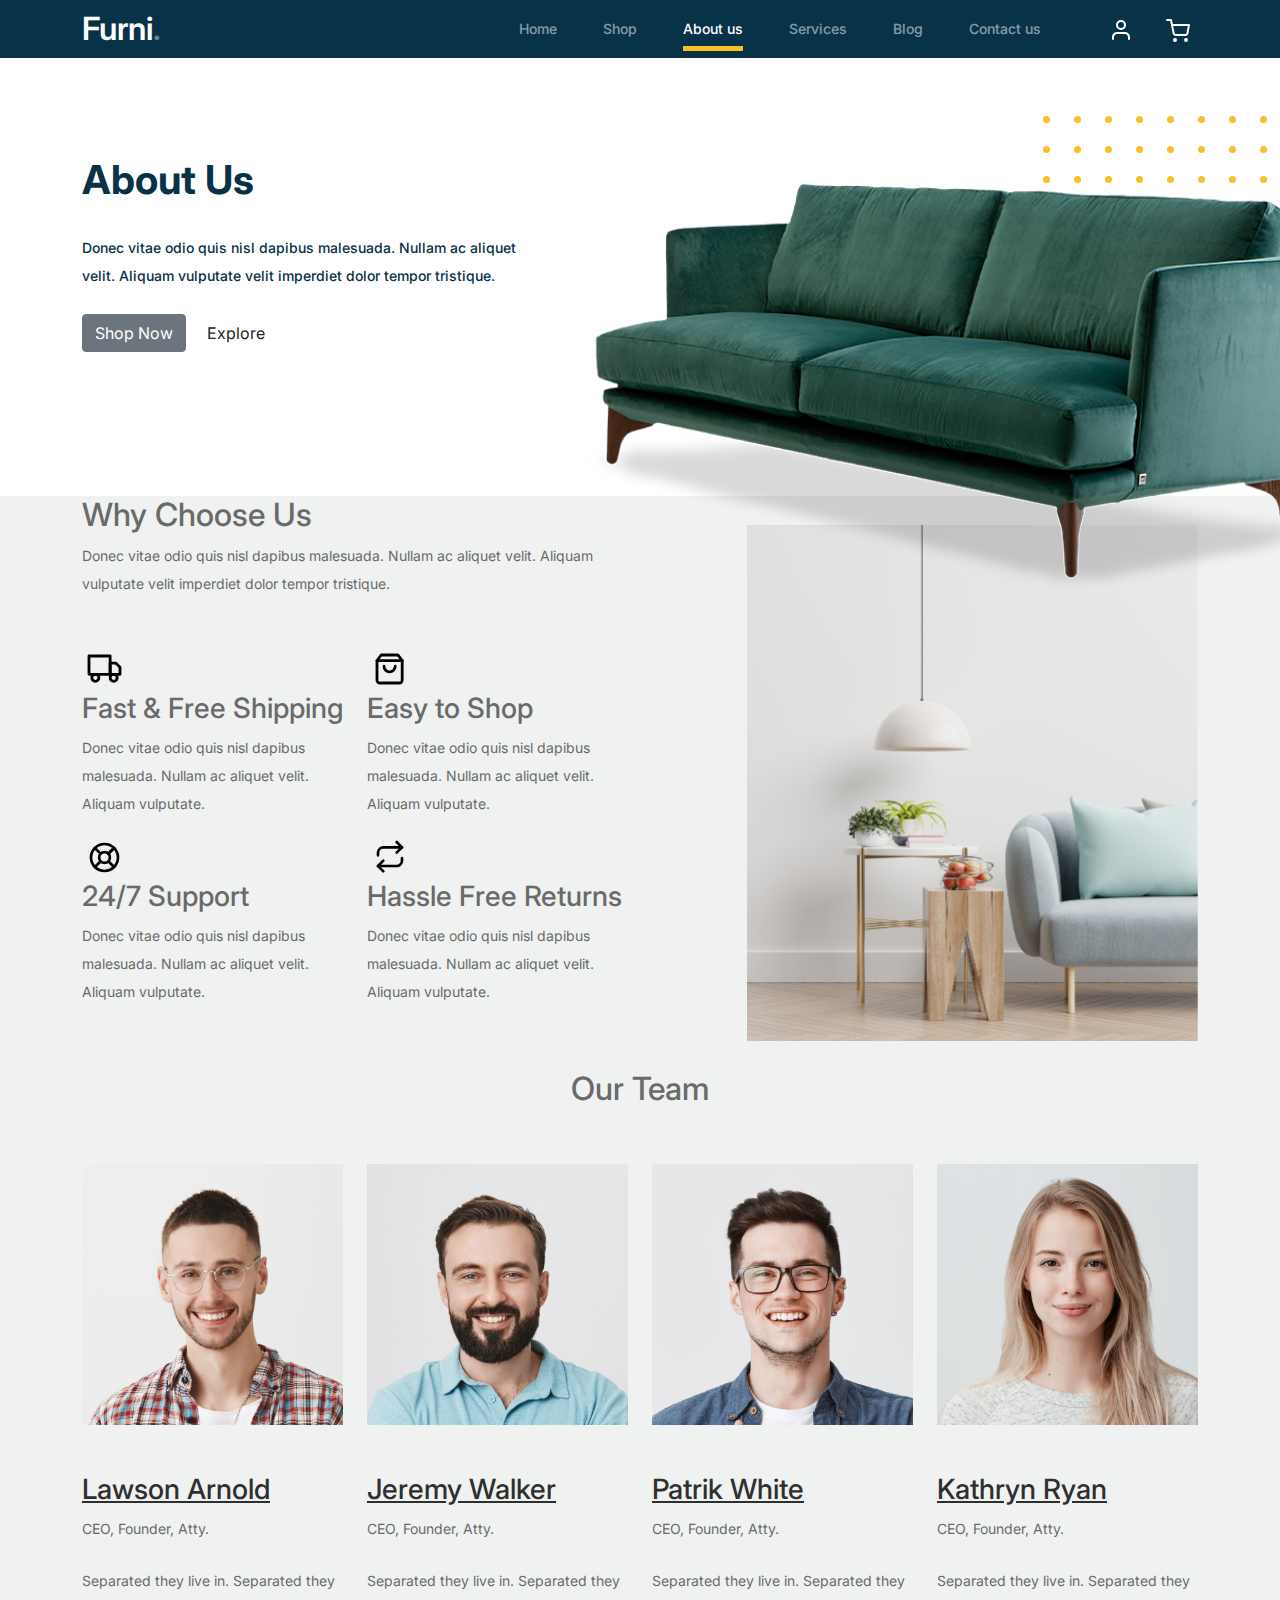
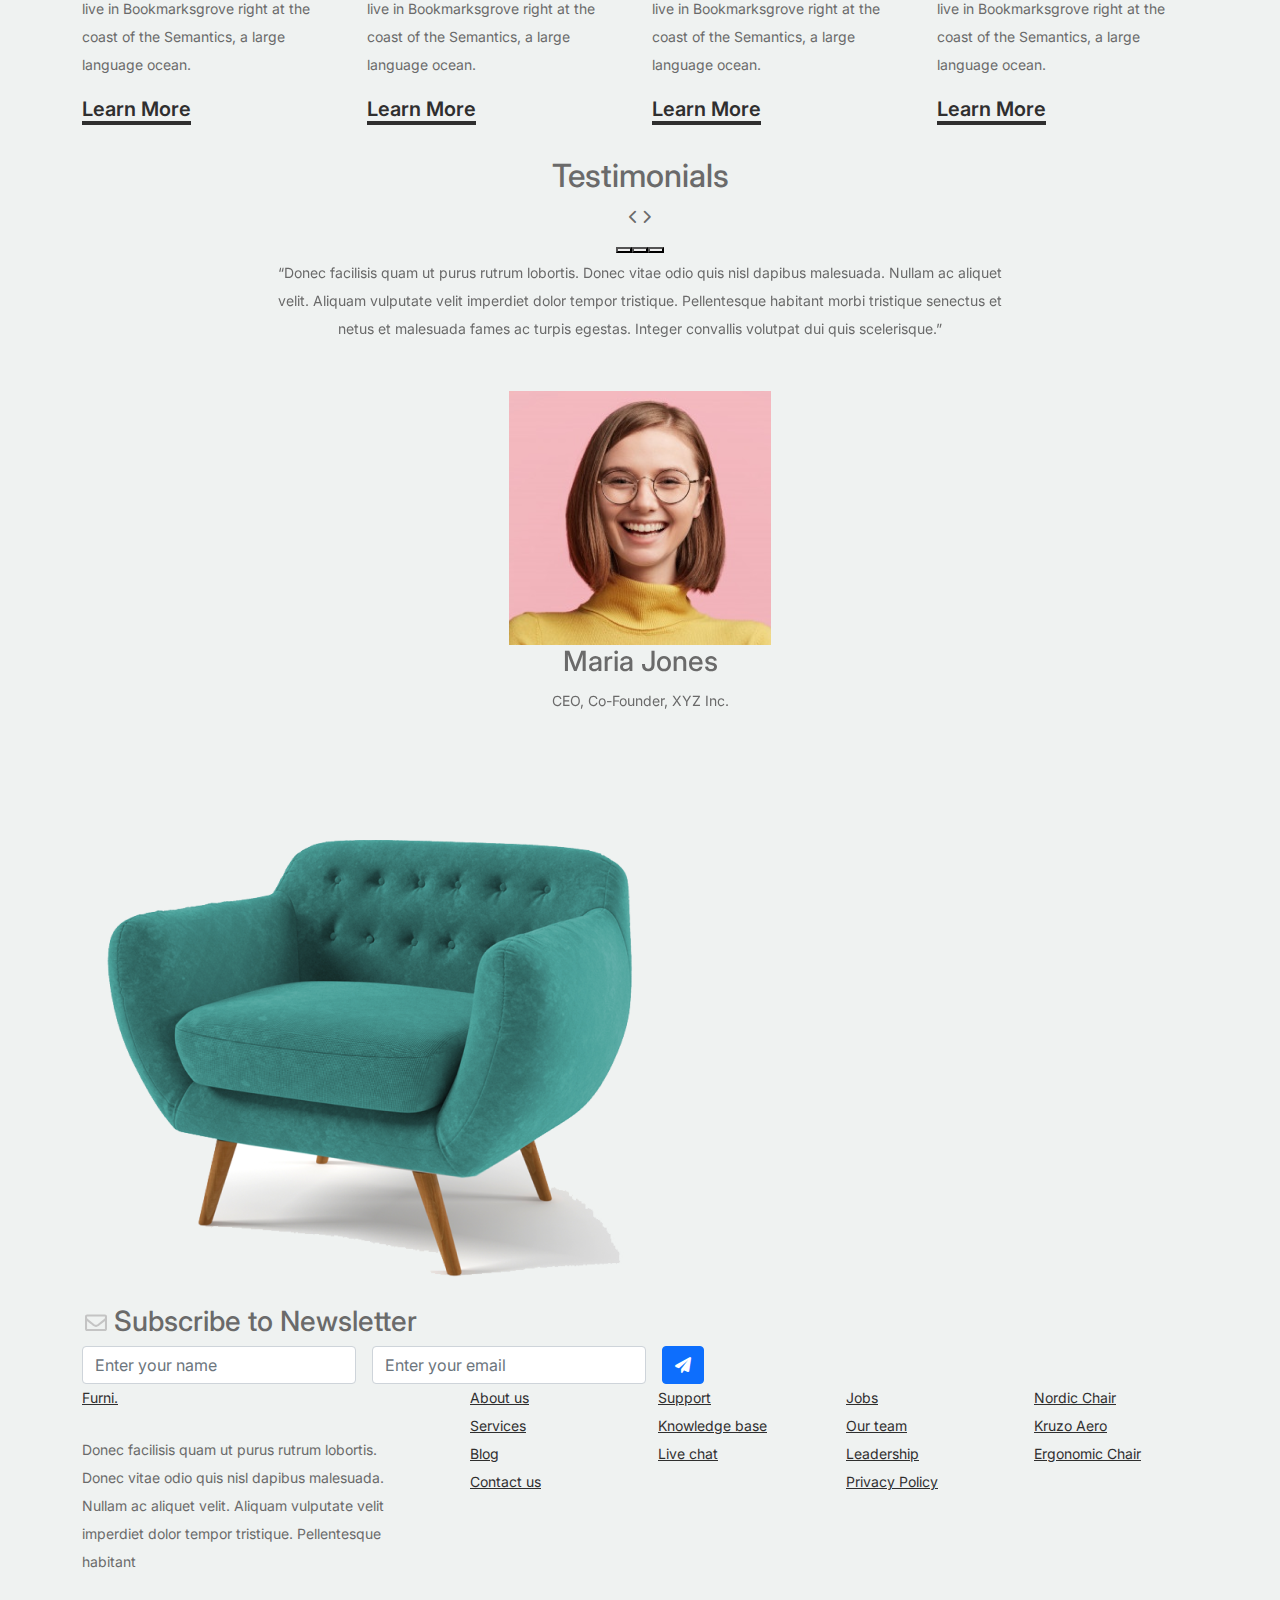
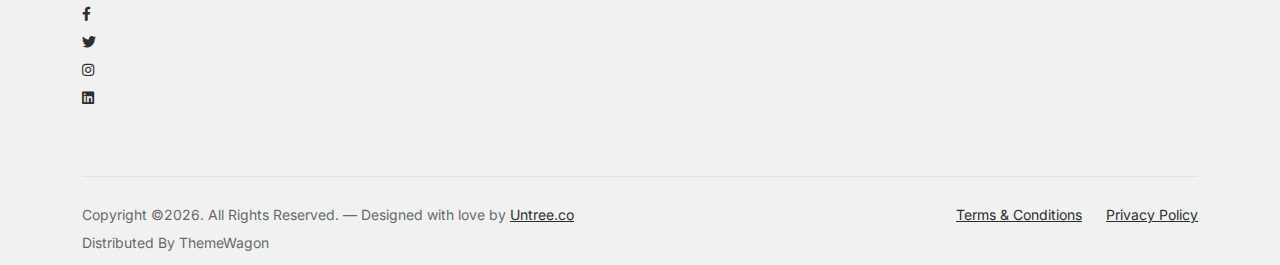
==== about.html @ a90600c3 "Upload" ====
<!-- /*
* Bootstrap 5
* Template Name: Furni
* Template Author: Untree.co
* Template URI: https://untree.co/
* License: https://creativecommons.org/licenses/by/3.0/
*/ -->
<!doctype html>
<html lang="en">
<head>
  <meta charset="utf-8">
  <meta name="viewport" content="width=device-width, initial-scale=1, shrink-to-fit=no">
  <meta name="author" content="Untree.co">
  <link rel="shortcut icon" href="favicon.png">

  <meta name="description" content="" />
  <meta name="keywords" content="bootstrap, bootstrap4" />

		<!-- Bootstrap CSS -->
		<link href="css/bootstrap.min.css" rel="stylesheet">
		<link href="https://cdnjs.cloudflare.com/ajax/libs/font-awesome/6.0.0-beta3/css/all.min.css" rel="stylesheet">
		<link href="css/tiny-slider.css" rel="stylesheet">
		<link href="css/style.css" rel="stylesheet">
		<title>SmutOur</title>
	</head>

	<body>

		<!-- Start Header/Navigation -->
		<nav class="custom-navbar navbar navbar navbar-expand-md navbar-dark bg-dark" arial-label="Furni navigation bar">

			<div class="container">
				<a class="navbar-brand" href="index.html">Furni<span>.</span></a>

				<button class="navbar-toggler" type="button" data-bs-toggle="collapse" data-bs-target="#navbarsFurni" aria-controls="navbarsFurni" aria-expanded="false" aria-label="Toggle navigation">
					<span class="navbar-toggler-icon"></span>
				</button>

				<div class="collapse navbar-collapse" id="navbarsFurni">
					<ul class="custom-navbar-nav navbar-nav ms-auto mb-2 mb-md-0">
						<li class="nav-item ">
							<a class="nav-link" href="index.html">Home</a>
						</li>
						<li><a class="nav-link" href="shop.html">Shop</a></li>
						<li class="active"><a class="nav-link" href="about.html">About us</a></li>
						<li><a class="nav-link" href="services.html">Services</a></li>
						<li><a class="nav-link" href="blog.html">Blog</a></li>
						<li><a class="nav-link" href="contact.html">Contact us</a></li>
					</ul>

					<ul class="custom-navbar-cta navbar-nav mb-2 mb-md-0 ms-5">
						<li><a class="nav-link" href="#"><img src="images/user.svg"></a></li>
						<li><a class="nav-link" href="cart.html"><img src="images/cart.svg"></a></li>
					</ul>
				</div>
			</div>
				
		</nav>
		<!-- End Header/Navigation -->

		<!-- Start Hero Section -->
			<div class="hero">
				<div class="container">
					<div class="row justify-content-between">
						<div class="col-lg-5">
							<div class="intro-excerpt">
								<h1>About Us</h1>
								<p class="mb-4">Donec vitae odio quis nisl dapibus malesuada. Nullam ac aliquet velit. Aliquam vulputate velit imperdiet dolor tempor tristique.</p>
								<p><a href="" class="btn btn-secondary me-2">Shop Now</a><a href="#" class="btn btn-white-outline">Explore</a></p>
							</div>
						</div>
						<div class="col-lg-7">
							<div class="hero-img-wrap">
								<img src="images/couch.png" class="img-fluid">
							</div>
						</div>
					</div>
				</div>
			</div>
		<!-- End Hero Section -->

		

		<!-- Start Why Choose Us Section -->
		<div class="why-choose-section">
			<div class="container">
				<div class="row justify-content-between align-items-center">
					<div class="col-lg-6">
						<h2 class="section-title">Why Choose Us</h2>
						<p>Donec vitae odio quis nisl dapibus malesuada. Nullam ac aliquet velit. Aliquam vulputate velit imperdiet dolor tempor tristique.</p>

						<div class="row my-5">
							<div class="col-6 col-md-6">
								<div class="feature">
									<div class="icon">
										<img src="images/truck.svg" alt="Image" class="imf-fluid">
									</div>
									<h3>Fast &amp; Free Shipping</h3>
									<p>Donec vitae odio quis nisl dapibus malesuada. Nullam ac aliquet velit. Aliquam vulputate.</p>
								</div>
							</div>

							<div class="col-6 col-md-6">
								<div class="feature">
									<div class="icon">
										<img src="images/bag.svg" alt="Image" class="imf-fluid">
									</div>
									<h3>Easy to Shop</h3>
									<p>Donec vitae odio quis nisl dapibus malesuada. Nullam ac aliquet velit. Aliquam vulputate.</p>
								</div>
							</div>

							<div class="col-6 col-md-6">
								<div class="feature">
									<div class="icon">
										<img src="images/support.svg" alt="Image" class="imf-fluid">
									</div>
									<h3>24/7 Support</h3>
									<p>Donec vitae odio quis nisl dapibus malesuada. Nullam ac aliquet velit. Aliquam vulputate.</p>
								</div>
							</div>

							<div class="col-6 col-md-6">
								<div class="feature">
									<div class="icon">
										<img src="images/return.svg" alt="Image" class="imf-fluid">
									</div>
									<h3>Hassle Free Returns</h3>
									<p>Donec vitae odio quis nisl dapibus malesuada. Nullam ac aliquet velit. Aliquam vulputate.</p>
								</div>
							</div>

						</div>
					</div>

					<div class="col-lg-5">
						<div class="img-wrap">
							<img src="images/why-choose-us-img.jpg" alt="Image" class="img-fluid">
						</div>
					</div>

				</div>
			</div>
		</div>
		<!-- End Why Choose Us Section -->

		<!-- Start Team Section -->
		<div class="untree_co-section">
			<div class="container">

				<div class="row mb-5">
					<div class="col-lg-5 mx-auto text-center">
						<h2 class="section-title">Our Team</h2>
					</div>
				</div>

				<div class="row">

					<!-- Start Column 1 -->
					<div class="col-12 col-md-6 col-lg-3 mb-5 mb-md-0">
						<img src="images/person_1.jpg" class="img-fluid mb-5">
						<h3 clas><a href="#"><span class="">Lawson</span> Arnold</a></h3>
            <span class="d-block position mb-4">CEO, Founder, Atty.</span>
            <p>Separated they live in.
            Separated they live in Bookmarksgrove right at the coast of the Semantics, a large language ocean.</p>
            <p class="mb-0"><a href="#" class="more dark">Learn More <span class="icon-arrow_forward"></span></a></p>
					</div> 
					<!-- End Column 1 -->

					<!-- Start Column 2 -->
					<div class="col-12 col-md-6 col-lg-3 mb-5 mb-md-0">
						<img src="images/person_2.jpg" class="img-fluid mb-5">

						<h3 clas><a href="#"><span class="">Jeremy</span> Walker</a></h3>
            <span class="d-block position mb-4">CEO, Founder, Atty.</span>
            <p>Separated they live in.
            Separated they live in Bookmarksgrove right at the coast of the Semantics, a large language ocean.</p>
            <p class="mb-0"><a href="#" class="more dark">Learn More <span class="icon-arrow_forward"></span></a></p>

					</div> 
					<!-- End Column 2 -->

					<!-- Start Column 3 -->
					<div class="col-12 col-md-6 col-lg-3 mb-5 mb-md-0">
						<img src="images/person_3.jpg" class="img-fluid mb-5">
						<h3 clas><a href="#"><span class="">Patrik</span> White</a></h3>
            <span class="d-block position mb-4">CEO, Founder, Atty.</span>
            <p>Separated they live in.
            Separated they live in Bookmarksgrove right at the coast of the Semantics, a large language ocean.</p>
            <p class="mb-0"><a href="#" class="more dark">Learn More <span class="icon-arrow_forward"></span></a></p>
					</div> 
					<!-- End Column 3 -->

					<!-- Start Column 4 -->
					<div class="col-12 col-md-6 col-lg-3 mb-5 mb-md-0">
						<img src="images/person_4.jpg" class="img-fluid mb-5">

						<h3 clas><a href="#"><span class="">Kathryn</span> Ryan</a></h3>
            <span class="d-block position mb-4">CEO, Founder, Atty.</span>
            <p>Separated they live in.
            Separated they live in Bookmarksgrove right at the coast of the Semantics, a large language ocean.</p>
            <p class="mb-0"><a href="#" class="more dark">Learn More <span class="icon-arrow_forward"></span></a></p>

          
					</div> 
					<!-- End Column 4 -->

					

				</div>
			</div>
		</div>
		<!-- End Team Section -->

		

		<!-- Start Testimonial Slider -->
		<div class="testimonial-section before-footer-section">
			<div class="container">
				<div class="row">
					<div class="col-lg-7 mx-auto text-center">
						<h2 class="section-title">Testimonials</h2>
					</div>
				</div>

				<div class="row justify-content-center">
					<div class="col-lg-12">
						<div class="testimonial-slider-wrap text-center">

							<div id="testimonial-nav">
								<span class="prev" data-controls="prev"><span class="fa fa-chevron-left"></span></span>
								<span class="next" data-controls="next"><span class="fa fa-chevron-right"></span></span>
							</div>

							<div class="testimonial-slider">
								
								<div class="item">
									<div class="row justify-content-center">
										<div class="col-lg-8 mx-auto">

											<div class="testimonial-block text-center">
												<blockquote class="mb-5">
													<p>&ldquo;Donec facilisis quam ut purus rutrum lobortis. Donec vitae odio quis nisl dapibus malesuada. Nullam ac aliquet velit. Aliquam vulputate velit imperdiet dolor tempor tristique. Pellentesque habitant morbi tristique senectus et netus et malesuada fames ac turpis egestas. Integer convallis volutpat dui quis scelerisque.&rdquo;</p>
												</blockquote>

												<div class="author-info">
													<div class="author-pic">
														<img src="images/person-1.png" alt="Maria Jones" class="img-fluid">
													</div>
													<h3 class="font-weight-bold">Maria Jones</h3>
													<span class="position d-block mb-3">CEO, Co-Founder, XYZ Inc.</span>
												</div>
											</div>

										</div>
									</div>
								</div> 
								<!-- END item -->

								<div class="item">
									<div class="row justify-content-center">
										<div class="col-lg-8 mx-auto">

											<div class="testimonial-block text-center">
												<blockquote class="mb-5">
													<p>&ldquo;Donec facilisis quam ut purus rutrum lobortis. Donec vitae odio quis nisl dapibus malesuada. Nullam ac aliquet velit. Aliquam vulputate velit imperdiet dolor tempor tristique. Pellentesque habitant morbi tristique senectus et netus et malesuada fames ac turpis egestas. Integer convallis volutpat dui quis scelerisque.&rdquo;</p>
												</blockquote>

												<div class="author-info">
													<div class="author-pic">
														<img src="images/person-1.png" alt="Maria Jones" class="img-fluid">
													</div>
													<h3 class="font-weight-bold">Maria Jones</h3>
													<span class="position d-block mb-3">CEO, Co-Founder, XYZ Inc.</span>
												</div>
											</div>

										</div>
									</div>
								</div> 
								<!-- END item -->

								<div class="item">
									<div class="row justify-content-center">
										<div class="col-lg-8 mx-auto">

											<div class="testimonial-block text-center">
												<blockquote class="mb-5">
													<p>&ldquo;Donec facilisis quam ut purus rutrum lobortis. Donec vitae odio quis nisl dapibus malesuada. Nullam ac aliquet velit. Aliquam vulputate velit imperdiet dolor tempor tristique. Pellentesque habitant morbi tristique senectus et netus et malesuada fames ac turpis egestas. Integer convallis volutpat dui quis scelerisque.&rdquo;</p>
												</blockquote>

												<div class="author-info">
													<div class="author-pic">
														<img src="images/person-1.png" alt="Maria Jones" class="img-fluid">
													</div>
													<h3 class="font-weight-bold">Maria Jones</h3>
													<span class="position d-block mb-3">CEO, Co-Founder, XYZ Inc.</span>
												</div>
											</div>

										</div>
									</div>
								</div> 
								<!-- END item -->

							</div>

						</div>
					</div>
				</div>
			</div>
		</div>
		<!-- End Testimonial Slider -->

		

		<!-- Start Footer Section -->
		<footer class="footer-section">
			<div class="container relative">

				<div class="sofa-img">
					<img src="images/sofa.png" alt="Image" class="img-fluid">
				</div>

				<div class="row">
					<div class="col-lg-8">
						<div class="subscription-form">
							<h3 class="d-flex align-items-center"><span class="me-1"><img src="images/envelope-outline.svg" alt="Image" class="img-fluid"></span><span>Subscribe to Newsletter</span></h3>

							<form action="#" class="row g-3">
								<div class="col-auto">
									<input type="text" class="form-control" placeholder="Enter your name">
								</div>
								<div class="col-auto">
									<input type="email" class="form-control" placeholder="Enter your email">
								</div>
								<div class="col-auto">
									<button class="btn btn-primary">
										<span class="fa fa-paper-plane"></span>
									</button>
								</div>
							</form>

						</div>
					</div>
				</div>

				<div class="row g-5 mb-5">
					<div class="col-lg-4">
						<div class="mb-4 footer-logo-wrap"><a href="#" class="footer-logo">Furni<span>.</span></a></div>
						<p class="mb-4">Donec facilisis quam ut purus rutrum lobortis. Donec vitae odio quis nisl dapibus malesuada. Nullam ac aliquet velit. Aliquam vulputate velit imperdiet dolor tempor tristique. Pellentesque habitant</p>

						<ul class="list-unstyled custom-social">
							<li><a href="#"><span class="fa fa-brands fa-facebook-f"></span></a></li>
							<li><a href="#"><span class="fa fa-brands fa-twitter"></span></a></li>
							<li><a href="#"><span class="fa fa-brands fa-instagram"></span></a></li>
							<li><a href="#"><span class="fa fa-brands fa-linkedin"></span></a></li>
						</ul>
					</div>

					<div class="col-lg-8">
						<div class="row links-wrap">
							<div class="col-6 col-sm-6 col-md-3">
								<ul class="list-unstyled">
									<li><a href="#">About us</a></li>
									<li><a href="#">Services</a></li>
									<li><a href="#">Blog</a></li>
									<li><a href="#">Contact us</a></li>
								</ul>
							</div>

							<div class="col-6 col-sm-6 col-md-3">
								<ul class="list-unstyled">
									<li><a href="#">Support</a></li>
									<li><a href="#">Knowledge base</a></li>
									<li><a href="#">Live chat</a></li>
								</ul>
							</div>

							<div class="col-6 col-sm-6 col-md-3">
								<ul class="list-unstyled">
									<li><a href="#">Jobs</a></li>
									<li><a href="#">Our team</a></li>
									<li><a href="#">Leadership</a></li>
									<li><a href="#">Privacy Policy</a></li>
								</ul>
							</div>

							<div class="col-6 col-sm-6 col-md-3">
								<ul class="list-unstyled">
									<li><a href="#">Nordic Chair</a></li>
									<li><a href="#">Kruzo Aero</a></li>
									<li><a href="#">Ergonomic Chair</a></li>
								</ul>
							</div>
						</div>
					</div>

				</div>

				<div class="border-top copyright">
					<div class="row pt-4">
						<div class="col-lg-6">
							<p class="mb-2 text-center text-lg-start">Copyright &copy;<script>document.write(new Date().getFullYear());</script>. All Rights Reserved. &mdash; Designed with love by <a href="https://untree.co">Untree.co</a> Distributed By <a hreff="https://themewagon.com">ThemeWagon</a>  <!-- License information: https://untree.co/license/ -->
            </p>
						</div>

						<div class="col-lg-6 text-center text-lg-end">
							<ul class="list-unstyled d-inline-flex ms-auto">
								<li class="me-4"><a href="#">Terms &amp; Conditions</a></li>
								<li><a href="#">Privacy Policy</a></li>
							</ul>
						</div>

					</div>
				</div>

			</div>
		</footer>
		<!-- End Footer Section -->	


		<script src="js/bootstrap.bundle.min.js"></script>
		<script src="js/tiny-slider.js"></script>
		<script src="js/custom.js"></script>
	</body>

</html>
---- css/tiny-slider.css ----
.tns-outer{padding:0 !important}.tns-outer [hidden]{display:none !important}.tns-outer [aria-controls],.tns-outer [data-action]{cursor:pointer}.tns-slider{-webkit-transition:all 0s;-moz-transition:all 0s;transition:all 0s}.tns-slider>.tns-item{-webkit-box-sizing:border-box;-moz-box-sizing:border-box;box-sizing:border-box}.tns-horizontal.tns-subpixel{white-space:nowrap}.tns-horizontal.tns-subpixel>.tns-item{display:inline-block;vertical-align:top;white-space:normal}.tns-horizontal.tns-no-subpixel:after{content:'';display:table;clear:both}.tns-horizontal.tns-no-subpixel>.tns-item{float:left}.tns-horizontal.tns-carousel.tns-no-subpixel>.tns-item{margin-right:-100%}.tns-no-calc{position:relative;left:0}.tns-gallery{position:relative;left:0;min-height:1px}.tns-gallery>.tns-item{position:absolute;left:-100%;-webkit-transition:transform 0s, opacity 0s;-moz-transition:transform 0s, opacity 0s;transition:transform 0s, opacity 0s}.tns-gallery>.tns-slide-active{position:relative;left:auto !important}.tns-gallery>.tns-moving{-webkit-transition:all 0.25s;-moz-transition:all 0.25s;transition:all 0.25s}.tns-autowidth{display:inline-block}.tns-lazy-img{-webkit-transition:opacity 0.6s;-moz-transition:opacity 0.6s;transition:opacity 0.6s;opacity:0.6}.tns-lazy-img.tns-complete{opacity:1}.tns-ah{-webkit-transition:height 0s;-moz-transition:height 0s;transition:height 0s}.tns-ovh{overflow:hidden}.tns-visually-hidden{position:absolute;left:-10000em}.tns-transparent{opacity:0;visibility:hidden}.tns-fadeIn{opacity:1;filter:alpha(opacity=100);z-index:0}.tns-normal,.tns-fadeOut{opacity:0;filter:alpha(opacity=0);z-index:-1}.tns-vpfix{white-space:nowrap}.tns-vpfix>div,.tns-vpfix>li{display:inline-block}.tns-t-subp2{margin:0 auto;width:310px;position:relative;height:10px;overflow:hidden}.tns-t-ct{width:2333.3333333%;width:-webkit-calc(100% * 70 / 3);width:-moz-calc(100% * 70 / 3);width:calc(100% * 70 / 3);position:absolute;right:0}.tns-t-ct:after{content:'';display:table;clear:both}.tns-t-ct>div{width:1.4285714%;width:-webkit-calc(100% / 70);width:-moz-calc(100% / 70);width:calc(100% / 70);height:10px;float:left}

/*# sourceMappingURL=sourcemaps/tiny-slider.css.map */
---- css/style.css ----
/*
* Template Name: UntreeStore
* Template Author: Untree.co
* Author URI: https://untree.co/
* License: https://creativecommons.org/licenses/by/3.0/
*/
@import url("https://fonts.googleapis.com/css2?family=Inter:wght@400;500;600;700;800&display=swap");
body {
  overflow-x: hidden;
  position: relative; }

body {
  font-family: "Inter", sans-serif;
  font-weight: 400;
  line-height: 28px;
  color: #6a6a6a;
  font-size: 14px;
  background-color: #eff2f1; }

a {
  text-decoration: none;
  -webkit-transition: .3s all ease;
  -o-transition: .3s all ease;
  transition: .3s all ease;
  color: #2f2f2f;
  text-decoration: underline; }
  a:hover {
    color: #2f2f2f;
    text-decoration: none; }
    a.more {
        font-weight: 600;
        font-size: 20px;
        text-decoration: underline;
        text-decoration-thickness: 0.2em; /* Mengatur ketebalan garis bawah */
        text-underline-offset: 5px; /* Mengatur panjang garis bawah */
      }
.custom-navbar {
  background: #083248 !important;
  padding-top: 0.5em;
  padding-bottom: 0.5em; }
  .custom-navbar .navbar-brand {
    font-size: 32px;
    font-weight: 600; }
    .custom-navbar .navbar-brand > span {
      opacity: .4; }
  .custom-navbar .navbar-toggler {
    border-color: transparent; }
    .custom-navbar .navbar-toggler:active, .custom-navbar .navbar-toggler:focus {
      -webkit-box-shadow: none;
      box-shadow: none;
      outline: none; }
  @media (min-width: 992px) {
    .custom-navbar .custom-navbar-nav li {
      margin-left: 15px;
      margin-right: 15px; } }
  .custom-navbar .custom-navbar-nav li a {
    font-weight: 500;
    color: #ffffff !important;
    opacity: .5;
    -webkit-transition: .3s all ease;
    -o-transition: .3s all ease;
    transition: .3s all ease;
    position: relative; }
    @media (min-width: 768px) {
      .custom-navbar .custom-navbar-nav li a:before {
        content: "";
        position: absolute;
        bottom: 0;
        left: 8px;
        right: 8px;
        background: #f9bf29;
        height: 5px;
        opacity: 1;
        visibility: visible;
        width: 0;
        -webkit-transition: .15s all ease-out;
        -o-transition: .15s all ease-out;
        transition: .15s all ease-out; } }
    .custom-navbar .custom-navbar-nav li a:hover {
      opacity: 1; }
      .custom-navbar .custom-navbar-nav li a:hover:before {
        width: calc(100% - 16px); }
  .custom-navbar .custom-navbar-nav li.active a {
    opacity: 1; }
    .custom-navbar .custom-navbar-nav li.active a:before {
      width: calc(100% - 16px); }
  .custom-navbar .custom-navbar-cta {
    margin-left: 0 !important;
    -webkit-box-orient: horizontal;
    -webkit-box-direction: normal;
    -ms-flex-direction: row;
    flex-direction: row; }
    @media (min-width: 768px) {
      .custom-navbar .custom-navbar-cta {
        margin-left: 40px !important; } }
    .custom-navbar .custom-navbar-cta li {
      margin-left: 0px;
      margin-right: 0px; }
      .custom-navbar .custom-navbar-cta li:first-child {
        margin-right: 20px; }

.hero {
  background: #ffffff;
  padding: calc(4rem - 30px) 0 0rem 0; }
  @media (min-width: 768px) {
    .hero {
      padding: calc(4rem - 30px) 0 4rem 0; } }
  @media (min-width: 992px) {
    .hero {
      padding: calc(8rem - 30px) 0 8rem 0; } }
  .hero .intro-excerpt {
    position: relative;
    z-index: 4; }
    @media (min-width: 992px) {
      .hero .intro-excerpt {
        max-width: 450px; } }
  .hero h1 {
    font-weight: 700;
    color: #083248;
    margin-bottom: 30px; }
    @media (min-width: 1400px) {
      .hero h1 {
        font-size: 54px; } }
  .hero p {
    color: #083248;
    font-weight: 500;
   }
  .hero .hero-img-wrap {
    position: relative; }
    .hero .hero-img-wrap img {
      position: relative;
      top: 0px;
      right: 0px;
      z-index: 2;
      max-width: 1080px;
      left: -20px; }
      @media (min-width: 768px) {
        .hero .hero-img-wrap img {
          right: 0px;
          left: -100px; } }
      @media (min-width: 992px) {
        .hero .hero-img-wrap img {
          left: 0px;
          top: -80px;
          position: absolute;
          right: -50px; } }
      @media (min-width: 1200px) {
        .hero .hero-img-wrap img {
          left: 0px;
          top: -80px;
          right: -100px; } }
    .hero .hero-img-wrap:after {
      content: "";
      position: absolute;
      width: 255px;
      height: 217px;
      background-image: url("../images/dots-yellow.svg");
      background-size: contain;
      background-repeat: no-repeat;
      right: -100px;
      top: -0px; }
      @media (min-width: 1200px) {
        .hero .hero-img-wrap:after {
          top: -40px; } }

.before-footer-section {
  padding: 2rem 0 5rem 0 !important; }

.blog-section {
  padding: 2rem 0 5rem 0; }
  .blog-section .post-entry a {
    text-decoration: none; }
  .blog-section .post-entry .post-thumbnail {
    display: block;
    margin-bottom: 20px; }
    .blog-section .post-entry .post-thumbnail img {
      border-radius: 20px;
      -webkit-transition: .3s all ease;
      -o-transition: .3s all ease;
      transition: .3s all ease; }
  .blog-section .post-entry .post-content-entry {
    padding-left: 15px;
    padding-right: 15px; }
    .blog-section .post-entry .post-content-entry h3 {
      font-size: 16px;
      margin-bottom: 0;
      font-weight: 600;
      margin-bottom: 7px; }
    .blog-section .post-entry .post-content-entry .meta {
      font-size: 14px; }
      .blog-section .post-entry .post-content-entry .meta a {
        font-weight: 600; }
  .blog-section .post-entry:hover .post-thumbnail img, .blog-section .post-entry:focus .post-thumbnail img {
    opacity: .7; }
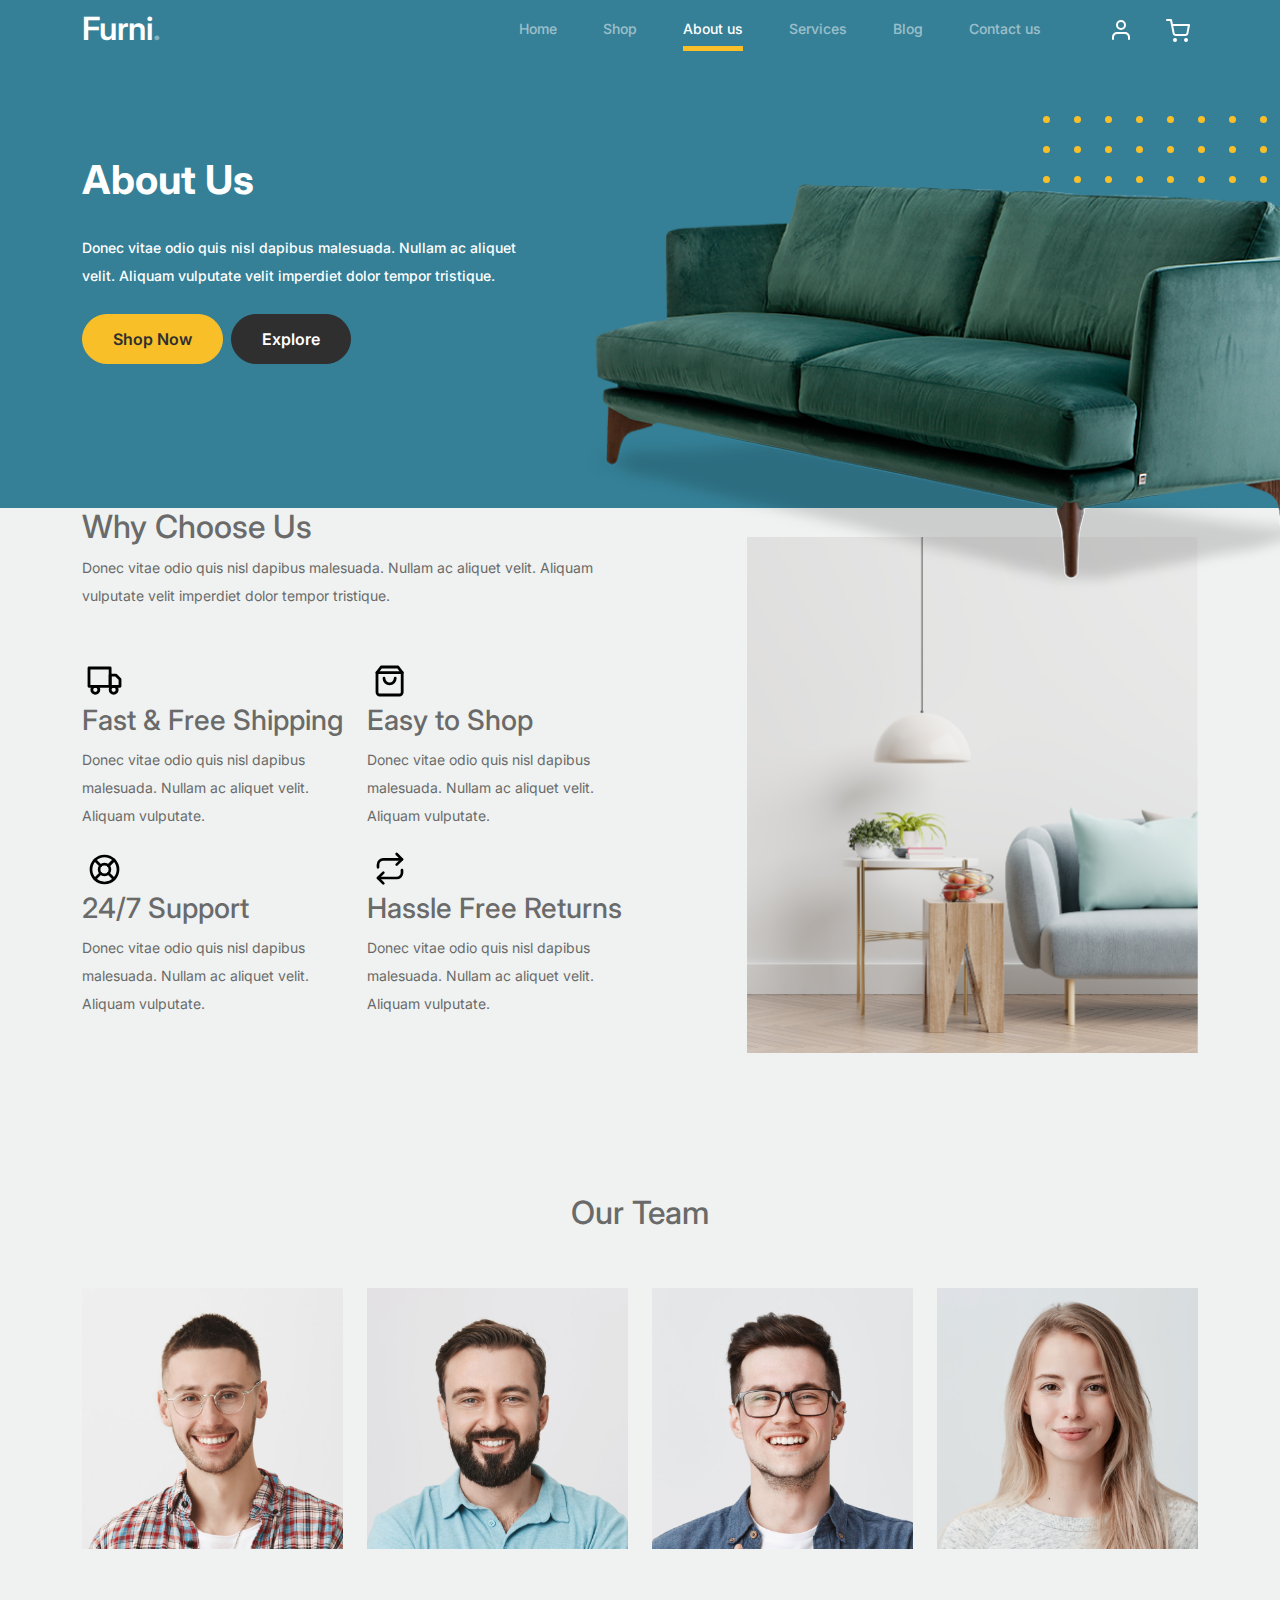
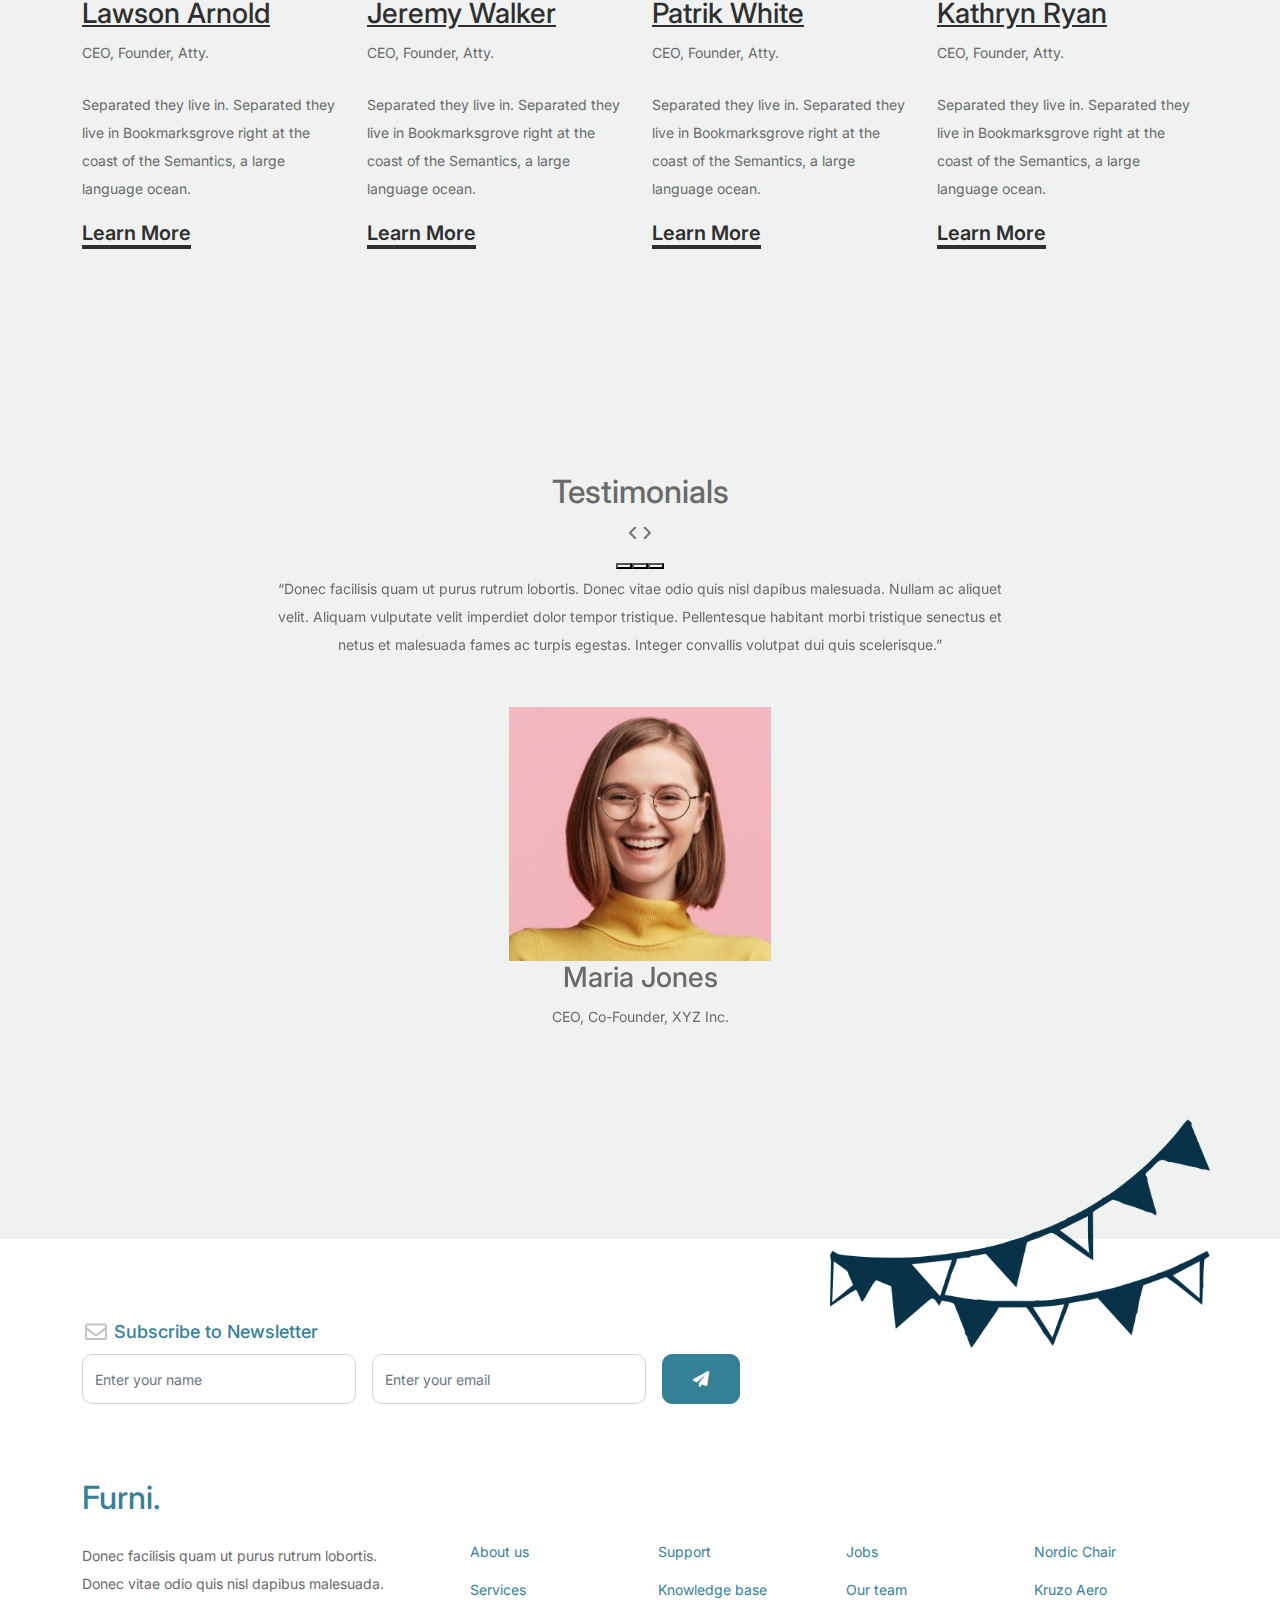
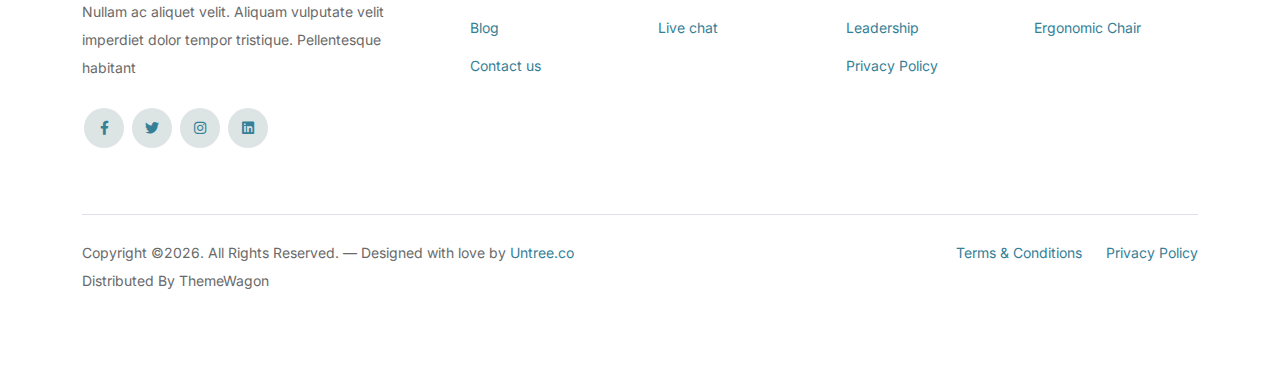
==== commit 56e5d05b: "collor-pallete" ====
--- a/about.html
+++ b/about.html
@@ -1,10 +1,3 @@
-<!-- /*
-* Bootstrap 5
-* Template Name: Furni
-* Template Author: Untree.co
-* Template URI: https://untree.co/
-* License: https://creativecommons.org/licenses/by/3.0/
-*/ -->
 <!doctype html>
 <html lang="en">
 <head>
--- a/css/style.css
+++ b/css/style.css
@@ -1,13 +1,8 @@
-/*
-* Template Name: UntreeStore
-* Template Author: Untree.co
-* Author URI: https://untree.co/
-* License: https://creativecommons.org/licenses/by/3.0/
-*/
 @import url("https://fonts.googleapis.com/css2?family=Inter:wght@400;500;600;700;800&display=swap");
 body {
   overflow-x: hidden;
-  position: relative; }
+  position: relative;
+}
 
 body {
   font-family: "Inter", sans-serif;
@@ -15,183 +10,557 @@
   line-height: 28px;
   color: #6a6a6a;
   font-size: 14px;
-  background-color: #eff2f1; }
+  background-color: #eff2f1;
+}
 
 a {
   text-decoration: none;
-  -webkit-transition: .3s all ease;
-  -o-transition: .3s all ease;
-  transition: .3s all ease;
+  -webkit-transition: 0.3s all ease;
+  -o-transition: 0.3s all ease;
+  transition: 0.3s all ease;
   color: #2f2f2f;
-  text-decoration: underline; }
-  a:hover {
-    color: #2f2f2f;
-    text-decoration: none; }
-    a.more {
-        font-weight: 600;
-        font-size: 20px;
-        text-decoration: underline;
-        text-decoration-thickness: 0.2em; /* Mengatur ketebalan garis bawah */
-        text-underline-offset: 5px; /* Mengatur panjang garis bawah */
-      }
+  text-decoration: underline;
+}
+a:hover {
+  color: #2f2f2f;
+  text-decoration: none;
+}
+a.more {
+  font-weight: 600;
+  font-size: 20px;
+  text-decoration: underline;
+  text-decoration-thickness: 0.2em; /* Mengatur ketebalan garis bawah */
+  text-underline-offset: 5px; /* Mengatur panjang garis bawah */
+}
 .custom-navbar {
-  background: #083248 !important;
+  background: #358097 !important;
   padding-top: 0.5em;
-  padding-bottom: 0.5em; }
-  .custom-navbar .navbar-brand {
-    font-size: 32px;
-    font-weight: 600; }
-    .custom-navbar .navbar-brand > span {
-      opacity: .4; }
-  .custom-navbar .navbar-toggler {
-    border-color: transparent; }
-    .custom-navbar .navbar-toggler:active, .custom-navbar .navbar-toggler:focus {
-      -webkit-box-shadow: none;
-      box-shadow: none;
-      outline: none; }
-  @media (min-width: 992px) {
-    .custom-navbar .custom-navbar-nav li {
-      margin-left: 15px;
-      margin-right: 15px; } }
-  .custom-navbar .custom-navbar-nav li a {
-    font-weight: 500;
-    color: #ffffff !important;
-    opacity: .5;
-    -webkit-transition: .3s all ease;
-    -o-transition: .3s all ease;
-    transition: .3s all ease;
-    position: relative; }
-    @media (min-width: 768px) {
-      .custom-navbar .custom-navbar-nav li a:before {
-        content: "";
-        position: absolute;
-        bottom: 0;
-        left: 8px;
-        right: 8px;
-        background: #f9bf29;
-        height: 5px;
-        opacity: 1;
-        visibility: visible;
-        width: 0;
-        -webkit-transition: .15s all ease-out;
-        -o-transition: .15s all ease-out;
-        transition: .15s all ease-out; } }
-    .custom-navbar .custom-navbar-nav li a:hover {
-      opacity: 1; }
-      .custom-navbar .custom-navbar-nav li a:hover:before {
-        width: calc(100% - 16px); }
-  .custom-navbar .custom-navbar-nav li.active a {
-    opacity: 1; }
-    .custom-navbar .custom-navbar-nav li.active a:before {
-      width: calc(100% - 16px); }
+  padding-bottom: 0.5em;
+}
+.custom-navbar .navbar-brand {
+  font-size: 32px;
+  font-weight: 600;
+}
+.custom-navbar .navbar-brand > span {
+  opacity: 0.4;
+}
+.custom-navbar .navbar-toggler {
+  border-color: transparent;
+}
+.custom-navbar .navbar-toggler:active,
+.custom-navbar .navbar-toggler:focus {
+  -webkit-box-shadow: none;
+  box-shadow: none;
+  outline: none;
+}
+@media (min-width: 992px) {
+  .custom-navbar .custom-navbar-nav li {
+    margin-left: 15px;
+    margin-right: 15px;
+  }
+}
+.custom-navbar .custom-navbar-nav li a {
+  font-weight: 500;
+  color: #ffffff !important;
+  opacity: 0.5;
+  -webkit-transition: 0.3s all ease;
+  -o-transition: 0.3s all ease;
+  transition: 0.3s all ease;
+  position: relative;
+}
+@media (min-width: 768px) {
+  .custom-navbar .custom-navbar-nav li a:before {
+    content: "";
+    position: absolute;
+    bottom: 0;
+    left: 8px;
+    right: 8px;
+    background: #f9bf29;
+    height: 5px;
+    opacity: 1;
+    visibility: visible;
+    width: 0;
+    -webkit-transition: 0.15s all ease-out;
+    -o-transition: 0.15s all ease-out;
+    transition: 0.15s all ease-out;
+  }
+}
+.custom-navbar .custom-navbar-nav li a:hover {
+  opacity: 1;
+}
+.custom-navbar .custom-navbar-nav li a:hover:before {
+  width: calc(100% - 16px);
+}
+.custom-navbar .custom-navbar-nav li.active a {
+  opacity: 1;
+}
+.custom-navbar .custom-navbar-nav li.active a:before {
+  width: calc(100% - 16px);
+}
+.custom-navbar .custom-navbar-cta {
+  margin-left: 0 !important;
+  -webkit-box-orient: horizontal;
+  -webkit-box-direction: normal;
+  -ms-flex-direction: row;
+  flex-direction: row;
+}
+@media (min-width: 768px) {
   .custom-navbar .custom-navbar-cta {
-    margin-left: 0 !important;
-    -webkit-box-orient: horizontal;
-    -webkit-box-direction: normal;
-    -ms-flex-direction: row;
-    flex-direction: row; }
-    @media (min-width: 768px) {
-      .custom-navbar .custom-navbar-cta {
-        margin-left: 40px !important; } }
-    .custom-navbar .custom-navbar-cta li {
-      margin-left: 0px;
-      margin-right: 0px; }
-      .custom-navbar .custom-navbar-cta li:first-child {
-        margin-right: 20px; }
+    margin-left: 40px !important;
+  }
+}
+.custom-navbar .custom-navbar-cta li {
+  margin-left: 0px;
+  margin-right: 0px;
+}
+.custom-navbar .custom-navbar-cta li:first-child {
+  margin-right: 20px;
+}
 
 .hero {
+  background: #358097;
+  padding: calc(4rem - 30px) 0 0rem 0;
+}
+@media (min-width: 768px) {
+  .hero {
+    padding: calc(4rem - 30px) 0 4rem 0;
+  }
+}
+@media (min-width: 992px) {
+  .hero {
+    padding: calc(8rem - 30px) 0 8rem 0;
+  }
+}
+.hero .intro-excerpt {
+  position: relative;
+  z-index: 4;
+}
+@media (min-width: 992px) {
+  .hero .intro-excerpt {
+    max-width: 450px;
+  }
+}
+.hero h1 {
+  font-weight: 700;
+  color: #ffffff;
+  margin-bottom: 30px;
+}
+@media (min-width: 1400px) {
+  .hero h1 {
+    font-size: 54px;
+  }
+}
+.hero p {
+  color: #ffffff;
+  font-weight: 500;
+}
+.hero .hero-img-wrap {
+  position: relative;
+}
+.hero .hero-img-wrap img {
+  position: relative;
+  top: 0px;
+  right: 0px;
+  z-index: 2;
+  max-width: 1080px;
+  left: -20px;
+}
+@media (min-width: 768px) {
+  .hero .hero-img-wrap img {
+    right: 0px;
+    left: -100px;
+  }
+}
+@media (min-width: 992px) {
+  .hero .hero-img-wrap img {
+    left: 0px;
+    top: -80px;
+    position: absolute;
+    right: -50px;
+  }
+}
+@media (min-width: 1200px) {
+  .hero .hero-img-wrap img {
+    left: 0px;
+    top: -80px;
+    right: -100px;
+  }
+}
+.hero .hero-img-wrap:after {
+  content: "";
+  position: absolute;
+  width: 255px;
+  height: 217px;
+  background-image: url("../images/dots-yellow.svg");
+  background-size: contain;
+  background-repeat: no-repeat;
+  right: -100px;
+  top: -0px;
+}
+@media (min-width: 1200px) {
+  .hero .hero-img-wrap:after {
+    top: -40px;
+  }
+}
+
+.before-footer-section {
+  padding: 3rem 0 4rem 0 !important;
+}
+
+.blog-section {
+  padding: 3rem 0 4rem 0;
+}
+.blog-section .post-entry a {
+  text-decoration: none;
+}
+.blog-section .post-entry .post-thumbnail {
+  display: block;
+  margin-bottom: 20px;
+}
+.blog-section .post-entry .post-thumbnail img {
+  border-radius: 20px;
+  -webkit-transition: 0.3s all ease;
+  -o-transition: 0.3s all ease;
+  transition: 0.3s all ease;
+}
+.blog-section .post-entry .post-content-entry {
+  padding-left: 15px;
+  padding-right: 15px;
+}
+.blog-section .post-entry .post-content-entry h3 {
+  font-size: 16px;
+  margin-bottom: 0;
+  font-weight: 600;
+  margin-bottom: 7px;
+}
+.blog-section .post-entry .post-content-entry .meta {
+  font-size: 14px;
+}
+.blog-section .post-entry .post-content-entry .meta a {
+  font-weight: 600;
+}
+.blog-section .post-entry:hover .post-thumbnail img,
+.blog-section .post-entry:focus .post-thumbnail img {
+  opacity: 0.7;
+}
+
+.btn {
+  font-weight: 600;
+  padding: 12px 30px;
+  border-radius: 30px;
+  color: #ffffff;
+  background: #2f2f2f;
+  border-color: #2f2f2f;
+}
+.btn:hover {
+  color: #ffffff;
+  background: #222222;
+  border-color: #222222;
+}
+.btn:active,
+.btn:focus {
+  outline: none !important;
+  -webkit-box-shadow: none;
+  box-shadow: none;
+}
+.btn.btn-primary {
+  background: #358097;
+  border-color: #358097;
+}
+.btn.btn-primary:hover {
+  background: #314d43;
+  border-color: #314d43;
+}
+.btn.btn-secondary {
+  color: #2f2f2f;
+  background: #f9bf29;
+  border-color: #f9bf29;
+}
+.btn.btn-secondary:hover {
+  background: #f8b810;
+  border-color: #f8b810;
+}
+.btn.btn-outline {
+  background: transparent;
+  border-width: 2px;
+  border-color: #314d43;
+}
+.btn.btn-outline:hover {
+  border-color: #314d43;
+  color: #314d43;
+}
+
+.product-section {
+  padding: 7rem 0;
+}
+.product-section .product-item {
+  text-align: center;
+  text-decoration: none;
+  display: block;
+  position: relative;
+  padding-bottom: 50px;
+  cursor: pointer;
+}
+.product-section .product-item .product-thumbnail {
+  margin-bottom: 30px;
+  position: relative;
+  top: 0;
+  -webkit-transition: 0.3s all ease;
+  -o-transition: 0.3s all ease;
+  transition: 0.3s all ease;
+}
+.product-section .product-item h3 {
+  font-weight: 600;
+  font-size: 16px;
+}
+.product-section .product-item strong {
+  font-weight: 800 !important;
+  font-size: 18px !important;
+}
+.product-section .product-item h3,
+.product-section .product-item strong {
+  color: #2f2f2f;
+  text-decoration: none;
+}
+.product-section .product-item .icon-cross {
+  position: absolute;
+  width: 35px;
+  height: 35px;
+  display: inline-block;
+  background: #2f2f2f;
+  bottom: 15px;
+  left: 50%;
+  -webkit-transform: translateX(-50%);
+  -ms-transform: translateX(-50%);
+  transform: translateX(-50%);
+  margin-bottom: -17.5px;
+  border-radius: 50%;
+  opacity: 0;
+  visibility: hidden;
+  -webkit-transition: 0.3s all ease;
+  -o-transition: 0.3s all ease;
+  transition: 0.3s all ease;
+}
+.product-section .product-item .icon-cross img {
+  position: absolute;
+  left: 50%;
+  top: 50%;
+  -webkit-transform: translate(-50%, -50%);
+  -ms-transform: translate(-50%, -50%);
+  transform: translate(-50%, -50%);
+}
+.product-section .product-item:before {
+  bottom: 0;
+  left: 0;
+  right: 0;
+  position: absolute;
+  content: "";
+  background: #dce5e4;
+  height: 0%;
+  z-index: -1;
+  border-radius: 10px;
+  -webkit-transition: 0.3s all ease;
+  -o-transition: 0.3s all ease;
+  transition: 0.3s all ease;
+}
+.product-section .product-item:hover .product-thumbnail {
+  top: -25px;
+}
+.product-section .product-item:hover .icon-cross {
+  bottom: 0;
+  opacity: 1;
+  visibility: visible;
+}
+.product-section .product-item:hover:before {
+  height: 70%;
+}
+
+.before-footer-section {
+  padding: 7rem 0 12rem 0 !important;
+}
+
+.footer-section {
+  padding: 80px 0;
   background: #ffffff;
-  padding: calc(4rem - 30px) 0 0rem 0; }
-  @media (min-width: 768px) {
-    .hero {
-      padding: calc(4rem - 30px) 0 4rem 0; } }
-  @media (min-width: 992px) {
-    .hero {
-      padding: calc(8rem - 30px) 0 8rem 0; } }
-  .hero .intro-excerpt {
-    position: relative;
-    z-index: 4; }
-    @media (min-width: 992px) {
-      .hero .intro-excerpt {
-        max-width: 450px; } }
-  .hero h1 {
-    font-weight: 700;
-    color: #083248;
-    margin-bottom: 30px; }
-    @media (min-width: 1400px) {
-      .hero h1 {
-        font-size: 54px; } }
-  .hero p {
-    color: #083248;
-    font-weight: 500;
-   }
-  .hero .hero-img-wrap {
-    position: relative; }
-    .hero .hero-img-wrap img {
-      position: relative;
-      top: 0px;
-      right: 0px;
-      z-index: 2;
-      max-width: 1080px;
-      left: -20px; }
-      @media (min-width: 768px) {
-        .hero .hero-img-wrap img {
-          right: 0px;
-          left: -100px; } }
-      @media (min-width: 992px) {
-        .hero .hero-img-wrap img {
-          left: 0px;
-          top: -80px;
-          position: absolute;
-          right: -50px; } }
-      @media (min-width: 1200px) {
-        .hero .hero-img-wrap img {
-          left: 0px;
-          top: -80px;
-          right: -100px; } }
-    .hero .hero-img-wrap:after {
-      content: "";
-      position: absolute;
-      width: 255px;
-      height: 217px;
-      background-image: url("../images/dots-yellow.svg");
-      background-size: contain;
-      background-repeat: no-repeat;
-      right: -100px;
-      top: -0px; }
-      @media (min-width: 1200px) {
-        .hero .hero-img-wrap:after {
-          top: -40px; } }
-
-.before-footer-section {
-  padding: 2rem 0 5rem 0 !important; }
-
-.blog-section {
-  padding: 2rem 0 5rem 0; }
-  .blog-section .post-entry a {
-    text-decoration: none; }
-  .blog-section .post-entry .post-thumbnail {
-    display: block;
-    margin-bottom: 20px; }
-    .blog-section .post-entry .post-thumbnail img {
-      border-radius: 20px;
-      -webkit-transition: .3s all ease;
-      -o-transition: .3s all ease;
-      transition: .3s all ease; }
-  .blog-section .post-entry .post-content-entry {
-    padding-left: 15px;
-    padding-right: 15px; }
-    .blog-section .post-entry .post-content-entry h3 {
-      font-size: 16px;
-      margin-bottom: 0;
-      font-weight: 600;
-      margin-bottom: 7px; }
-    .blog-section .post-entry .post-content-entry .meta {
-      font-size: 14px; }
-      .blog-section .post-entry .post-content-entry .meta a {
-        font-weight: 600; }
-  .blog-section .post-entry:hover .post-thumbnail img, .blog-section .post-entry:focus .post-thumbnail img {
-    opacity: .7; }
-
-
-    +}
+.footer-section .relative {
+  position: relative;
+}
+.footer-section a {
+  text-decoration: none;
+  color: #358097;
+  -webkit-transition: 0.3s all ease;
+  -o-transition: 0.3s all ease;
+  transition: 0.3s all ease;
+}
+.footer-section a:hover {
+  color: rgba(47, 47, 47, 0.5);
+}
+.footer-section .subscription-form {
+  margin-bottom: 40px;
+  position: relative;
+  z-index: 2;
+  margin-top: 100px;
+}
+@media (min-width: 992px) {
+  .footer-section .subscription-form {
+    margin-top: 0px;
+    margin-bottom: 80px;
+  }
+}
+.footer-section .subscription-form h3 {
+  font-size: 18px;
+  font-weight: 500;
+  color: #358097;
+}
+.footer-section .subscription-form .form-control {
+  height: 50px;
+  border-radius: 10px;
+  font-family: "Inter", sans-serif;
+}
+.footer-section .subscription-form .form-control:active,
+.footer-section .subscription-form .form-control:focus {
+  outline: none;
+  -webkit-box-shadow: none;
+  box-shadow: none;
+  border-color: #358097;
+  -webkit-box-shadow: 0 1px 4px 0 rgba(0, 0, 0, 0.2);
+  box-shadow: 0 1px 4px 0 rgba(0, 0, 0, 0.2);
+}
+.footer-section .subscription-form .form-control::-webkit-input-placeholder {
+  font-size: 14px;
+}
+.footer-section .subscription-form .form-control::-moz-placeholder {
+  font-size: 14px;
+}
+.footer-section .subscription-form .form-control:-ms-input-placeholder {
+  font-size: 14px;
+}
+.footer-section .subscription-form .form-control:-moz-placeholder {
+  font-size: 14px;
+}
+.footer-section .subscription-form .btn {
+  border-radius: 10px !important;
+}
+.footer-section .sofa-img {
+  position: absolute;
+  top: -200px;
+  z-index: 1;
+  right: 0;
+}
+.footer-section .sofa-img img {
+  max-width: 380px;
+}
+.footer-section .links-wrap {
+  margin-top: 0px;
+}
+@media (min-width: 992px) {
+  .footer-section .links-wrap {
+    margin-top: 54px;
+  }
+}
+.footer-section .links-wrap ul li {
+  margin-bottom: 10px;
+}
+.footer-section .footer-logo-wrap .footer-logo {
+  font-size: 32px;
+  font-weight: 500;
+  text-decoration: none;
+  color: #358097;
+}
+.footer-section .custom-social li {
+  margin: 2px;
+  display: inline-block;
+}
+.footer-section .custom-social li a {
+  width: 40px;
+  height: 40px;
+  text-align: center;
+  line-height: 40px;
+  display: inline-block;
+  background: #dce5e4;
+  color: #358097;
+  border-radius: 50%;
+}
+.footer-section .custom-social li a:hover {
+  background: #358097;
+  color: #ffffff;
+}
+.footer-section .border-top {
+  border-color: #dce5e4;
+}
+.footer-section .border-top.copyright {
+  font-size: 14px !important;
+}
+
+.untree_co-section {
+  padding: 7rem 0;
+}
+
+.service {
+  line-height: 1.5;
+}
+.service .service-icon {
+  border-radius: 10px;
+  -webkit-box-flex: 0;
+  -ms-flex: 0 0 50px;
+  flex: 0 0 50px;
+  height: 50px;
+  line-height: 50px;
+  text-align: center;
+  background: #3b5d50;
+  margin-right: 20px;
+  color: #ffffff;
+}
+
+textarea {
+  height: auto !important;
+}
+
+.site-blocks-table {
+  overflow: auto;
+}
+.site-blocks-table .product-thumbnail {
+  width: 200px;
+}
+.site-blocks-table .btn {
+  padding: 2px 10px;
+}
+.site-blocks-table thead th {
+  padding: 30px;
+  text-align: center;
+  border-width: 0px !important;
+  vertical-align: middle;
+  color: rgba(0, 0, 0, 0.8);
+  font-size: 18px;
+}
+.site-blocks-table td {
+  padding: 20px;
+  text-align: center;
+  vertical-align: middle;
+  color: rgba(0, 0, 0, 0.8);
+}
+.site-blocks-table tbody tr:first-child td {
+  border-top: 1px solid #3b5d50 !important;
+}
+.site-blocks-table .btn {
+  background: none !important;
+  color: #000000;
+  border: none;
+  height: auto !important;
+}
+
+.site-block-order-table th {
+  border-top: none !important;
+  border-bottom-width: 1px !important;
+}
+
+.site-block-order-table td,
+.site-block-order-table th {
+  color: #000000;
+}
+
+.linkOnfooter {
+  display: flex;
+  justify-content: right;
+}
